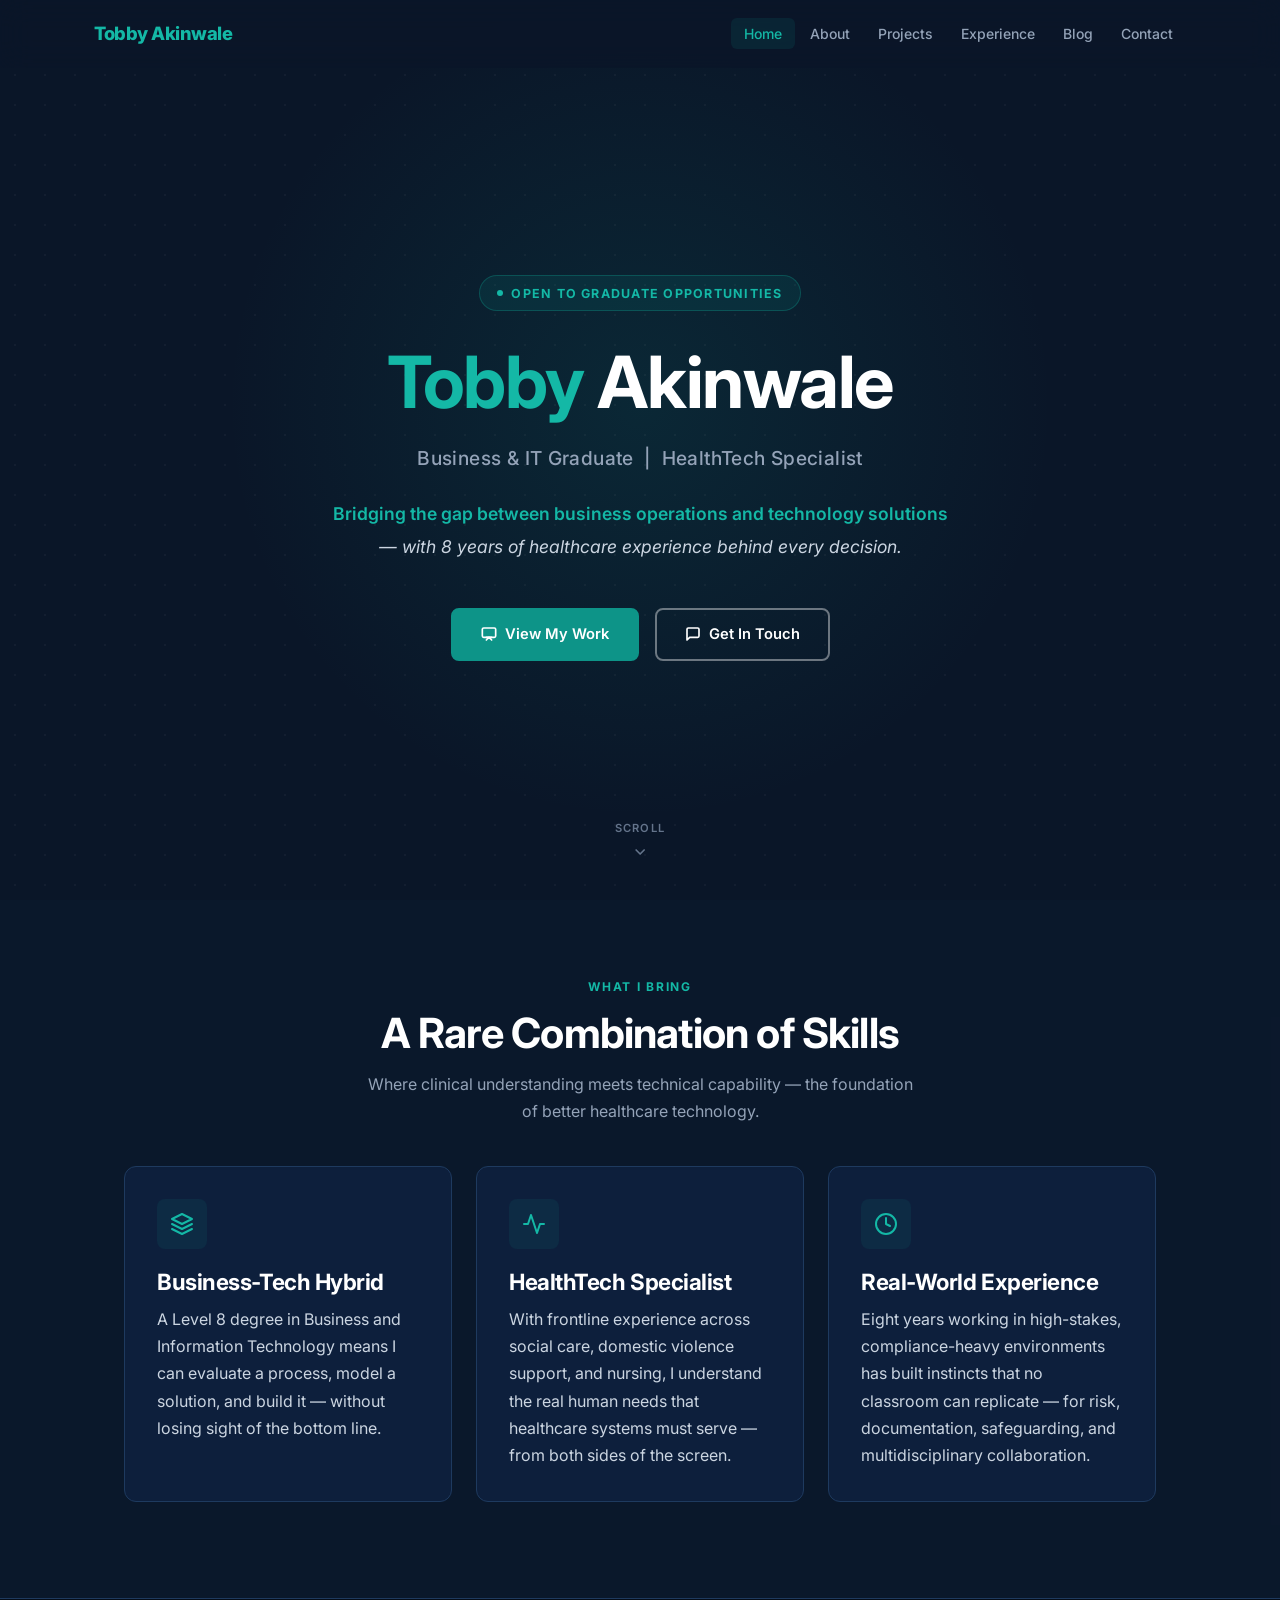
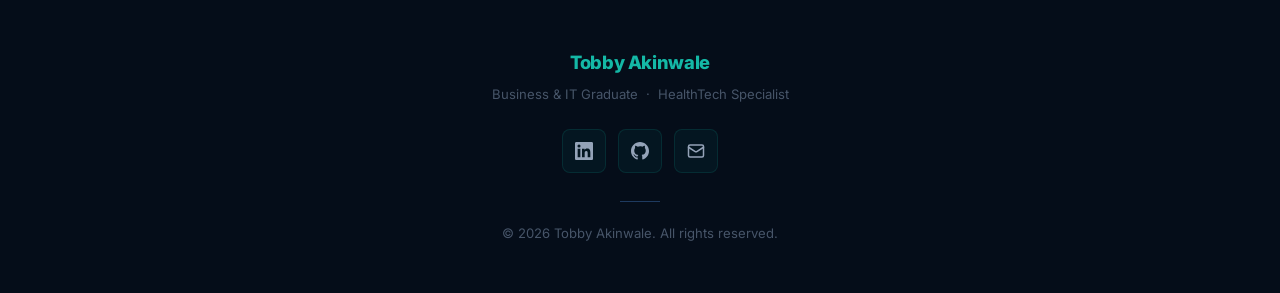
==== index.html @ 684528e3 "Initial commit — full portfolio site build" ====
<!DOCTYPE html>
<html lang="en">
<head>
  <meta charset="UTF-8" />
  <meta name="viewport" content="width=device-width, initial-scale=1.0" />
  <meta name="description" content="Tobby Akinwale — Business &amp; IT Graduate and HealthTech Specialist with 8 years of healthcare experience." />
  <title>Tobby Akinwale — Business &amp; IT Graduate | HealthTech Specialist</title>
  <link rel="preconnect" href="https://fonts.googleapis.com" />
  <link rel="preconnect" href="https://fonts.gstatic.com" crossorigin />
  <link href="https://fonts.googleapis.com/css2?family=Inter:ital,wght@0,300;0,400;0,500;0,600;0,700;0,800;1,400&display=swap" rel="stylesheet" />
  <link rel="stylesheet" href="css/style.css" />
</head>
<body>

  <!-- ─── Navbar ─── -->
  <nav class="navbar" role="navigation" aria-label="Main navigation">
    <div class="nav-container">
      <a href="index.html" class="nav-logo">Tobby Akinwale</a>
      <ul class="nav-links" role="list">
        <li><a href="index.html">Home</a></li>
        <li><a href="about.html">About</a></li>
        <li><a href="projects.html">Projects</a></li>
        <li><a href="experience.html">Experience</a></li>
        <li><a href="blog.html">Blog</a></li>
        <li><a href="contact.html">Contact</a></li>
      </ul>
      <button class="hamburger" aria-label="Toggle navigation" aria-expanded="false">
        <span></span><span></span><span></span>
      </button>
    </div>
  </nav>
  <div class="nav-mobile" role="navigation" aria-label="Mobile navigation">
    <a href="index.html">Home</a>
    <a href="about.html">About</a>
    <a href="projects.html">Projects</a>
    <a href="experience.html">Experience</a>
    <a href="blog.html">Blog</a>
    <a href="contact.html">Contact</a>
  </div>

  <main>

    <!-- ─── Hero ─── -->
    <section class="hero" aria-label="Introduction">
      <div class="hero-bg" aria-hidden="true"></div>
      <div class="hero-content">
        <div class="hero-badge">
          <span class="hero-badge-dot" aria-hidden="true"></span>
          Open to Graduate Opportunities
        </div>
        <h1>
          <span class="name-teal">Tobby</span> Akinwale
        </h1>
        <p class="hero-subtitle">Business &amp; IT Graduate &nbsp;|&nbsp; HealthTech Specialist</p>
        <p class="hero-tagline">
          <em>Bridging the gap between business operations and technology solutions</em> —
          with 8 years of healthcare experience behind every decision.
        </p>
        <div class="hero-cta">
          <a href="projects.html" class="btn btn-primary">
            <svg width="16" height="16" viewBox="0 0 24 24" fill="none" stroke="currentColor" stroke-width="2.5" stroke-linecap="round" stroke-linejoin="round" aria-hidden="true"><rect x="2" y="3" width="20" height="14" rx="2"/><path d="m8 21 4-4 4 4"/><path d="M8 17h8"/></svg>
            View My Work
          </a>
          <a href="contact.html" class="btn btn-outline">
            <svg width="16" height="16" viewBox="0 0 24 24" fill="none" stroke="currentColor" stroke-width="2.5" stroke-linecap="round" stroke-linejoin="round" aria-hidden="true"><path d="M21 15a2 2 0 0 1-2 2H7l-4 4V5a2 2 0 0 1 2-2h14a2 2 0 0 1 2 2z"/></svg>
            Get In Touch
          </a>
        </div>
      </div>
      <div class="scroll-hint" aria-hidden="true">
        <span>Scroll</span>
        <svg width="16" height="16" viewBox="0 0 24 24" fill="none" stroke="currentColor" stroke-width="2.5" stroke-linecap="round" stroke-linejoin="round"><path d="m6 9 6 6 6-6"/></svg>
      </div>
    </section>

    <!-- ─── Intro Cards ─── -->
    <section class="intro-section" aria-label="Key strengths">
      <div class="container">
        <div class="section-header fade-up">
          <span class="section-eyebrow">What I bring</span>
          <h2>A Rare Combination of Skills</h2>
          <p>Where clinical understanding meets technical capability — the foundation of better healthcare technology.</p>
        </div>
        <div class="intro-grid">

          <div class="card fade-up fade-up-delay-1">
            <div class="card-icon" aria-hidden="true">
              <svg width="24" height="24" viewBox="0 0 24 24" fill="none" stroke="currentColor" stroke-width="2" stroke-linecap="round" stroke-linejoin="round"><path d="M12 2L2 7l10 5 10-5-10-5z"/><path d="m2 17 10 5 10-5"/><path d="m2 12 10 5 10-5"/></svg>
            </div>
            <h3>Business-Tech Hybrid</h3>
            <p>A Level 8 degree in Business and Information Technology means I can evaluate a process, model a solution, and build it — without losing sight of the bottom line.</p>
          </div>

          <div class="card fade-up fade-up-delay-2">
            <div class="card-icon" aria-hidden="true">
              <svg width="24" height="24" viewBox="0 0 24 24" fill="none" stroke="currentColor" stroke-width="2" stroke-linecap="round" stroke-linejoin="round"><path d="M22 12h-4l-3 9L9 3l-3 9H2"/></svg>
            </div>
            <h3>HealthTech Specialist</h3>
            <p>With frontline experience across social care, domestic violence support, and nursing, I understand the real human needs that healthcare systems must serve — from both sides of the screen.</p>
          </div>

          <div class="card fade-up fade-up-delay-3">
            <div class="card-icon" aria-hidden="true">
              <svg width="24" height="24" viewBox="0 0 24 24" fill="none" stroke="currentColor" stroke-width="2" stroke-linecap="round" stroke-linejoin="round"><circle cx="12" cy="12" r="10"/><polyline points="12 6 12 12 16 14"/></svg>
            </div>
            <h3>Real-World Experience</h3>
            <p>Eight years working in high-stakes, compliance-heavy environments has built instincts that no classroom can replicate — for risk, documentation, safeguarding, and multidisciplinary collaboration.</p>
          </div>

        </div>
      </div>
    </section>

  </main>

  <!-- ─── Footer ─── -->
  <footer class="footer" role="contentinfo">
    <div class="footer-inner">
      <p class="footer-logo">Tobby Akinwale</p>
      <p class="footer-tagline">Business &amp; IT Graduate &nbsp;·&nbsp; HealthTech Specialist</p>
      <div class="footer-social">
        <a href="#" aria-label="LinkedIn" target="_blank" rel="noopener noreferrer">
          <svg width="18" height="18" viewBox="0 0 24 24" fill="currentColor" aria-hidden="true"><path d="M20.447 20.452h-3.554v-5.569c0-1.328-.027-3.037-1.852-3.037-1.853 0-2.136 1.445-2.136 2.939v5.667H9.351V9h3.414v1.561h.046c.477-.9 1.637-1.85 3.37-1.85 3.601 0 4.267 2.37 4.267 5.455v6.286zM5.337 7.433a2.062 2.062 0 0 1-2.063-2.065 2.064 2.064 0 1 1 2.063 2.065zm1.782 13.019H3.555V9h3.564v11.452zM22.225 0H1.771C.792 0 0 .774 0 1.729v20.542C0 23.227.792 24 1.771 24h20.451C23.2 24 24 23.227 24 22.271V1.729C24 .774 23.2 0 22.222 0h.003z"/></svg>
        </a>
        <a href="https://github.com/T0bbyy" aria-label="GitHub" target="_blank" rel="noopener noreferrer">
          <svg width="18" height="18" viewBox="0 0 24 24" fill="currentColor" aria-hidden="true"><path d="M12 0C5.374 0 0 5.373 0 12c0 5.302 3.438 9.8 8.207 11.387.599.111.793-.261.793-.577v-2.234c-3.338.726-4.033-1.416-4.033-1.416-.546-1.387-1.333-1.756-1.333-1.756-1.089-.745.083-.729.083-.729 1.205.084 1.839 1.237 1.839 1.237 1.07 1.834 2.807 1.304 3.492.997.107-.775.418-1.305.762-1.604-2.665-.305-5.467-1.334-5.467-5.931 0-1.311.469-2.381 1.236-3.221-.124-.303-.535-1.524.117-3.176 0 0 1.008-.322 3.301 1.23A11.509 11.509 0 0 1 12 5.803c1.02.005 2.047.138 3.006.404 2.291-1.552 3.297-1.23 3.297-1.23.653 1.653.242 2.874.118 3.176.77.84 1.235 1.911 1.235 3.221 0 4.609-2.807 5.624-5.479 5.921.43.372.823 1.102.823 2.222v3.293c0 .319.192.694.801.576C20.566 21.797 24 17.3 24 12c0-6.627-5.373-12-12-12z"/></svg>
        </a>
        <a href="mailto:TobbyBrown@Gmail.com" aria-label="Email">
          <svg width="18" height="18" viewBox="0 0 24 24" fill="none" stroke="currentColor" stroke-width="2" stroke-linecap="round" stroke-linejoin="round" aria-hidden="true"><rect x="2" y="4" width="20" height="16" rx="2"/><path d="m22 7-8.97 5.7a1.94 1.94 0 0 1-2.06 0L2 7"/></svg>
        </a>
      </div>
      <div class="footer-divider" aria-hidden="true"></div>
      <p class="footer-copy">&copy; 2026 Tobby Akinwale. All rights reserved.</p>
    </div>
  </footer>

  <script src="js/main.js"></script>
</body>
</html>
---- css/style.css ----
/* ============================================================
   TOBBY AKINWALE PORTFOLIO — MAIN STYLESHEET
   ============================================================ */

@import url('https://fonts.googleapis.com/css2?family=Inter:ital,wght@0,300;0,400;0,500;0,600;0,700;0,800;1,400&display=swap');

/* ─── 1. Variables & Reset ─── */
:root {
  --navy:        #0A1628;
  --navy-700:    #0D1F3C;
  --navy-600:    #0f2244;
  --navy-border: #1E3A5F;
  --teal:        #0D9488;
  --teal-400:    #14B8A6;
  --teal-600:    #0A7569;
  --white:       #FFFFFF;
  --gray-100:    #F1F5F9;
  --gray-200:    #E2E8F0;
  --gray-300:    #CBD5E1;
  --gray-400:    #94A3B8;
  --gray-500:    #64748B;
  --gray-600:    #475569;
  --indigo-300:  #a5b4fc;
  --indigo-bg:   rgba(99,102,241,0.15);
  --indigo-bdr:  rgba(99,102,241,0.3);
  --font:        'Inter', -apple-system, BlinkMacSystemFont, 'Segoe UI', sans-serif;
  --ease:        0.3s ease;
  --radius-xs:   6px;
  --radius-sm:   8px;
  --radius:      12px;
  --radius-lg:   18px;
  --shadow:      0 4px 24px rgba(0,0,0,0.35);
  --shadow-teal: 0 8px 40px rgba(13,148,136,0.2);
  --nav-h:       68px;
}

*, *::before, *::after { box-sizing: border-box; margin: 0; padding: 0; }
html { scroll-behavior: smooth; font-size: 16px; }

body {
  font-family: var(--font);
  background: var(--navy);
  color: var(--white);
  line-height: 1.7;
  overflow-x: hidden;
  -webkit-font-smoothing: antialiased;
}

a    { text-decoration: none; color: inherit; }
ul   { list-style: none; }
img  { max-width: 100%; display: block; }
button { cursor: pointer; font-family: var(--font); }

/* ─── 2. Typography ─── */
h1, h2, h3, h4 { line-height: 1.2; font-weight: 700; letter-spacing: -0.02em; }
h1 { font-size: clamp(2.4rem, 6vw, 4.5rem); }
h2 { font-size: clamp(1.75rem, 4vw, 2.6rem); }
h3 { font-size: clamp(1.1rem, 2.5vw, 1.4rem); }
h4 { font-size: 1rem; font-weight: 600; }
p  { color: var(--gray-300); }

/* ─── 3. Layout Utilities ─── */
.container {
  max-width: 1080px;
  margin: 0 auto;
  padding: 0 1.5rem;
}

.section { padding: 5rem 0; }

.section-eyebrow {
  display: inline-block;
  color: var(--teal-400);
  font-size: 0.75rem;
  font-weight: 700;
  letter-spacing: 0.14em;
  text-transform: uppercase;
  margin-bottom: 0.75rem;
}

.section-header {
  text-align: center;
  margin-bottom: 3rem;
}

.section-header h2 { margin-bottom: 0.75rem; }

.section-header p {
  max-width: 560px;
  margin: 0 auto;
  color: var(--gray-400);
  font-size: 1rem;
}

.teal { color: var(--teal-400); }

/* Divider bar */
.divider {
  display: block;
  width: 56px;
  height: 3px;
  background: var(--teal);
  border-radius: 2px;
  margin: 1rem auto 0;
}

/* ─── 4. Buttons ─── */
.btn {
  display: inline-flex;
  align-items: center;
  justify-content: center;
  gap: 0.5rem;
  padding: 0.75rem 1.75rem;
  border-radius: var(--radius-sm);
  font-size: 0.92rem;
  font-weight: 600;
  transition: all var(--ease);
  border: 2px solid transparent;
  white-space: nowrap;
}

.btn-primary {
  background: var(--teal);
  color: var(--white);
  border-color: var(--teal);
}
.btn-primary:hover {
  background: var(--teal-400);
  border-color: var(--teal-400);
  transform: translateY(-2px);
  box-shadow: var(--shadow-teal);
}

.btn-outline {
  background: transparent;
  color: var(--white);
  border-color: rgba(255,255,255,0.4);
}
.btn-outline:hover {
  background: rgba(255,255,255,0.08);
  border-color: var(--white);
  transform: translateY(-2px);
}

.btn-teal-outline {
  background: transparent;
  color: var(--teal-400);
  border-color: rgba(13,148,136,0.5);
  font-size: 0.85rem;
  padding: 0.55rem 1.25rem;
}
.btn-teal-outline:hover {
  background: var(--teal);
  color: var(--white);
  border-color: var(--teal);
  transform: translateY(-2px);
}

/* ─── 5. Navbar ─── */
.navbar {
  position: fixed;
  top: 0; left: 0; right: 0;
  z-index: 1000;
  height: var(--nav-h);
  display: flex;
  align-items: center;
  background: rgba(10,22,40,0.8);
  backdrop-filter: blur(14px);
  -webkit-backdrop-filter: blur(14px);
  border-bottom: 1px solid transparent;
  transition: background var(--ease), border-color var(--ease);
}

.navbar.scrolled {
  background: rgba(10,22,40,0.97);
  border-bottom-color: var(--navy-border);
}

.nav-container {
  max-width: 1140px;
  margin: 0 auto;
  padding: 0 1.5rem;
  width: 100%;
  display: flex;
  align-items: center;
  justify-content: space-between;
}

.nav-logo {
  font-size: 1.15rem;
  font-weight: 800;
  color: var(--teal-400);
  letter-spacing: -0.025em;
  transition: color var(--ease);
  flex-shrink: 0;
}
.nav-logo:hover { color: var(--white); }

.nav-links {
  display: flex;
  align-items: center;
  gap: 0.15rem;
}

.nav-links a {
  padding: 0.45rem 0.8rem;
  border-radius: var(--radius-xs);
  font-size: 0.875rem;
  font-weight: 500;
  color: var(--gray-400);
  transition: color var(--ease), background var(--ease);
}
.nav-links a:hover {
  color: var(--white);
  background: rgba(255,255,255,0.06);
}
.nav-links a.active {
  color: var(--teal-400);
  background: rgba(13,148,136,0.12);
}

/* Hamburger button */
.hamburger {
  display: none;
  flex-direction: column;
  justify-content: center;
  gap: 5px;
  width: 38px;
  height: 38px;
  background: transparent;
  border: 1px solid rgba(255,255,255,0.1);
  padding: 6px;
  border-radius: var(--radius-xs);
  transition: background var(--ease), border-color var(--ease);
}
.hamburger:hover {
  background: rgba(255,255,255,0.06);
  border-color: rgba(255,255,255,0.2);
}
.hamburger span {
  display: block;
  width: 100%;
  height: 2px;
  background: var(--white);
  border-radius: 2px;
  transition: all var(--ease);
  transform-origin: center;
}
.hamburger.open span:nth-child(1) { transform: translateY(7px) rotate(45deg); }
.hamburger.open span:nth-child(2) { opacity: 0; transform: scaleX(0); }
.hamburger.open span:nth-child(3) { transform: translateY(-7px) rotate(-45deg); }

/* Mobile nav drawer */
.nav-mobile {
  display: none;
  flex-direction: column;
  gap: 0.25rem;
  position: fixed;
  top: var(--nav-h);
  left: 0;
  right: 0;
  background: rgba(8,18,33,0.98);
  backdrop-filter: blur(20px);
  -webkit-backdrop-filter: blur(20px);
  border-bottom: 1px solid var(--navy-border);
  padding: 1rem 1.25rem 1.5rem;
  z-index: 999;
}
.nav-mobile.open {
  display: flex;
  animation: mobileSlide 0.25s ease;
}
@keyframes mobileSlide {
  from { opacity: 0; transform: translateY(-8px); }
  to   { opacity: 1; transform: translateY(0); }
}
.nav-mobile a {
  padding: 0.75rem 1rem;
  border-radius: var(--radius-sm);
  font-size: 1rem;
  font-weight: 500;
  color: var(--gray-300);
  border-left: 3px solid transparent;
  transition: all var(--ease);
}
.nav-mobile a:hover,
.nav-mobile a.active {
  color: var(--teal-400);
  background: rgba(13,148,136,0.08);
  border-left-color: var(--teal);
}

/* ─── 6. Home Hero ─── */
.hero {
  min-height: 100vh;
  display: flex;
  align-items: center;
  justify-content: center;
  position: relative;
  padding: calc(var(--nav-h) + 3rem) 1.5rem 5rem;
  text-align: center;
  overflow: hidden;
}

.hero-bg {
  position: absolute;
  inset: 0;
  pointer-events: none;
  overflow: hidden;
}
.hero-bg::before {
  content: '';
  position: absolute;
  width: 900px;
  height: 900px;
  background: radial-gradient(circle, rgba(13,148,136,0.14) 0%, transparent 65%);
  top: 50%;
  left: 50%;
  transform: translate(-50%, -55%);
  animation: heroGlow 6s ease-in-out infinite alternate;
}
.hero-bg::after {
  content: '';
  position: absolute;
  inset: 0;
  background-image: radial-gradient(rgba(255,255,255,0.035) 1px, transparent 1px);
  background-size: 30px 30px;
}
@keyframes heroGlow {
  from { opacity: 0.7; transform: translate(-50%, -55%) scale(1); }
  to   { opacity: 1;   transform: translate(-50%, -52%) scale(1.05); }
}

.hero-content {
  position: relative;
  z-index: 1;
  max-width: 780px;
  animation: heroFadeIn 0.8s ease both;
}
@keyframes heroFadeIn {
  from { opacity: 0; transform: translateY(20px); }
  to   { opacity: 1; transform: translateY(0); }
}

.hero-badge {
  display: inline-flex;
  align-items: center;
  gap: 0.5rem;
  background: rgba(13,148,136,0.12);
  border: 1px solid rgba(13,148,136,0.35);
  color: var(--teal-400);
  padding: 0.4rem 1.1rem;
  border-radius: 100px;
  font-size: 0.78rem;
  font-weight: 700;
  letter-spacing: 0.1em;
  text-transform: uppercase;
  margin-bottom: 1.75rem;
  animation: heroFadeIn 0.6s ease 0.1s both;
}
.hero-badge-dot {
  width: 6px;
  height: 6px;
  border-radius: 50%;
  background: var(--teal-400);
  animation: blink 2s ease-in-out infinite;
}
@keyframes blink {
  0%, 100% { opacity: 1; }
  50%       { opacity: 0.3; }
}

.hero h1 {
  margin-bottom: 1rem;
  animation: heroFadeIn 0.6s ease 0.2s both;
}
.hero h1 .name-teal { color: var(--teal-400); }

.hero-subtitle {
  font-size: clamp(0.95rem, 2.2vw, 1.2rem);
  color: var(--gray-400);
  font-weight: 500;
  letter-spacing: 0.02em;
  margin-bottom: 1.5rem;
  animation: heroFadeIn 0.6s ease 0.3s both;
}

.hero-tagline {
  font-size: clamp(1rem, 1.8vw, 1.1rem);
  color: var(--gray-300);
  max-width: 620px;
  margin: 0 auto 2.75rem;
  line-height: 1.85;
  font-style: italic;
  animation: heroFadeIn 0.6s ease 0.4s both;
}
.hero-tagline em { color: var(--teal-400); font-style: normal; font-weight: 600; }

.hero-cta {
  display: flex;
  justify-content: center;
  gap: 1rem;
  flex-wrap: wrap;
  animation: heroFadeIn 0.6s ease 0.5s both;
}

.scroll-hint {
  position: absolute;
  bottom: 2.5rem;
  left: 50%;
  transform: translateX(-50%);
  display: flex;
  flex-direction: column;
  align-items: center;
  gap: 0.4rem;
  color: var(--gray-500);
  font-size: 0.7rem;
  font-weight: 600;
  letter-spacing: 0.1em;
  text-transform: uppercase;
  animation: scrollBounce 2.5s ease-in-out infinite;
}
@keyframes scrollBounce {
  0%, 100% { transform: translateX(-50%) translateY(0); }
  50%       { transform: translateX(-50%) translateY(7px); }
}

/* ─── 7. Page Hero Banner ─── */
.page-hero {
  min-height: 30vh;
  display: flex;
  align-items: flex-end;
  justify-content: center;
  padding: calc(var(--nav-h) + 2.5rem) 1.5rem 3rem;
  position: relative;
  overflow: hidden;
}
.page-hero::before {
  content: '';
  position: absolute;
  inset: 0;
  background:
    radial-gradient(ellipse 70% 100% at 50% 110%, rgba(13,148,136,0.12) 0%, transparent 65%),
    radial-gradient(ellipse 40% 60% at 20% 0%, rgba(13,148,136,0.05) 0%, transparent 60%);
  pointer-events: none;
}
.page-hero::after {
  content: '';
  position: absolute;
  inset: 0;
  background-image: radial-gradient(rgba(255,255,255,0.03) 1px, transparent 1px);
  background-size: 28px 28px;
  pointer-events: none;
}
.page-hero-content {
  position: relative;
  z-index: 1;
  text-align: center;
}
.page-hero-content .eyebrow {
  color: var(--teal-400);
  font-size: 0.75rem;
  font-weight: 700;
  letter-spacing: 0.14em;
  text-transform: uppercase;
  margin-bottom: 0.6rem;
  display: block;
}
.page-hero-content h1 {
  font-size: clamp(2rem, 5vw, 3.25rem);
  margin-bottom: 0.75rem;
}
.page-divider {
  display: block;
  width: 56px;
  height: 3px;
  background: var(--teal);
  border-radius: 2px;
  margin: 0 auto;
}

/* ─── 8. Cards (generic) ─── */
.card {
  background: var(--navy-700);
  border: 1px solid var(--navy-border);
  border-radius: var(--radius);
  padding: 2rem;
  transition: transform var(--ease), box-shadow var(--ease), border-color var(--ease);
}
.card:hover {
  transform: translateY(-5px);
  box-shadow: var(--shadow-teal);
  border-color: rgba(13,148,136,0.4);
}
.card-icon {
  width: 50px;
  height: 50px;
  background: rgba(13,148,136,0.1);
  border-radius: var(--radius-sm);
  display: flex;
  align-items: center;
  justify-content: center;
  margin-bottom: 1.25rem;
  color: var(--teal-400);
}
.card h3 { margin-bottom: 0.65rem; }

/* ─── 9. Home — Intro Cards ─── */
.intro-section {
  padding: 4.5rem 0 6rem;
  background: rgba(11,25,46,0.6);
}
.intro-section .section-header { margin-bottom: 2.5rem; }
.intro-grid {
  display: grid;
  grid-template-columns: repeat(3, 1fr);
  gap: 1.5rem;
}

/* ─── 10. About — Bio ─── */
.bio-section { padding: 5rem 0; }
.bio-inner {
  max-width: 820px;
  margin: 0 auto;
}
.bio-inner h2 { margin-bottom: 1.5rem; }
.bio-inner p {
  font-size: 1.05rem;
  color: var(--gray-300);
  line-height: 1.9;
  margin-bottom: 1.25rem;
}
.bio-inner p:last-child { margin-bottom: 0; }
.bio-pullquote {
  margin: 2rem 0;
  padding: 1.5rem 2rem;
  background: rgba(13,148,136,0.07);
  border-left: 4px solid var(--teal);
  border-radius: 0 var(--radius) var(--radius) 0;
  font-size: 1.1rem;
  font-style: italic;
  color: var(--gray-100);
  line-height: 1.8;
}
.bio-pullquote strong { color: var(--teal-400); font-style: normal; }

/* ─── 11. About — Differentiators ─── */
.diff-section {
  padding: 5rem 0;
  background: rgba(11,25,46,0.5);
}
.diff-grid {
  display: grid;
  grid-template-columns: repeat(5, 1fr);
  gap: 1.25rem;
}
.diff-card {
  background: var(--navy-700);
  border: 1px solid var(--navy-border);
  border-radius: var(--radius);
  padding: 1.75rem 1.25rem;
  text-align: center;
  transition: all var(--ease);
}
.diff-card:hover {
  border-color: var(--teal);
  transform: translateY(-4px);
  box-shadow: var(--shadow-teal);
}
.diff-icon {
  width: 48px;
  height: 48px;
  background: rgba(13,148,136,0.1);
  border-radius: 50%;
  display: flex;
  align-items: center;
  justify-content: center;
  margin: 0 auto 1rem;
  color: var(--teal-400);
}
.diff-card h3 {
  font-size: 0.9rem;
  line-height: 1.4;
  color: var(--white);
}

/* ─── 12. About — Skills ─── */
.skills-section { padding: 5rem 0; }
.skills-grid {
  display: grid;
  grid-template-columns: 1fr 1fr;
  gap: 3rem;
}
.skills-col-title {
  display: flex;
  align-items: center;
  gap: 0.75rem;
  font-size: 1rem;
  font-weight: 700;
  color: var(--teal-400);
  margin-bottom: 1.5rem;
  padding-bottom: 0.75rem;
  border-bottom: 1px solid var(--navy-border);
}
.skill-tags {
  display: flex;
  flex-wrap: wrap;
  gap: 0.6rem;
}
.skill-tag {
  background: rgba(13,148,136,0.08);
  border: 1px solid rgba(13,148,136,0.22);
  color: var(--gray-200);
  padding: 0.4rem 0.9rem;
  border-radius: 100px;
  font-size: 0.83rem;
  font-weight: 500;
  transition: all var(--ease);
}
.skill-tag:hover {
  background: rgba(13,148,136,0.2);
  border-color: var(--teal-400);
  color: var(--white);
  transform: translateY(-1px);
}
.competency-list {
  display: flex;
  flex-direction: column;
  gap: 0.55rem;
}
.competency-item {
  display: flex;
  align-items: flex-start;
  gap: 0.75rem;
  padding: 0.7rem 1rem;
  background: rgba(13,148,136,0.04);
  border: 1px solid rgba(13,148,136,0.1);
  border-radius: var(--radius-sm);
  font-size: 0.88rem;
  color: var(--gray-300);
  transition: all var(--ease);
}
.competency-item:hover {
  background: rgba(13,148,136,0.1);
  border-color: rgba(13,148,136,0.25);
  color: var(--white);
}
.competency-item svg { flex-shrink: 0; color: var(--teal-400); margin-top: 1px; }

/* ─── 13. Projects ─── */
.projects-section { padding: 5rem 0; }
.projects-grid {
  display: grid;
  grid-template-columns: repeat(2, 1fr);
  gap: 2rem;
}
.project-card {
  background: var(--navy-700);
  border: 1px solid var(--navy-border);
  border-radius: var(--radius-lg);
  overflow: hidden;
  display: flex;
  flex-direction: column;
  transition: all var(--ease);
}
.project-card:hover {
  transform: translateY(-6px);
  box-shadow: var(--shadow-teal);
  border-color: rgba(13,148,136,0.4);
}
.project-card-top {
  padding: 1.75rem 1.75rem 0;
  display: flex;
  align-items: flex-start;
  justify-content: space-between;
}
.project-icon {
  width: 46px;
  height: 46px;
  background: rgba(13,148,136,0.1);
  border-radius: var(--radius-sm);
  display: flex;
  align-items: center;
  justify-content: center;
  color: var(--teal-400);
}
.project-badge {
  display: inline-flex;
  align-items: center;
  padding: 0.3rem 0.8rem;
  border-radius: 100px;
  font-size: 0.72rem;
  font-weight: 700;
  letter-spacing: 0.06em;
  text-transform: uppercase;
}
.badge-healthtech {
  background: rgba(13,148,136,0.15);
  border: 1px solid rgba(13,148,136,0.3);
  color: var(--teal-400);
}
.badge-business {
  background: var(--indigo-bg);
  border: 1px solid var(--indigo-bdr);
  color: var(--indigo-300);
}
.project-body {
  padding: 1.25rem 1.75rem;
  flex: 1;
}
.project-body h3 { font-size: 1.2rem; margin-bottom: 0.4rem; }
.project-stack {
  font-size: 0.78rem;
  font-weight: 600;
  color: var(--teal-400);
  letter-spacing: 0.04em;
  margin-bottom: 0.9rem;
  font-family: 'Courier New', monospace;
}
.project-body p { font-size: 0.93rem; line-height: 1.75; }
.project-footer {
  padding: 1.25rem 1.75rem 1.75rem;
  display: flex;
  gap: 0.75rem;
}
.projects-note {
  text-align: center;
  margin-top: 3rem;
  color: var(--gray-500);
  font-style: italic;
  font-size: 0.95rem;
}

/* ─── 14. Experience — Timeline ─── */
.timeline-section { padding: 5rem 0; }

.timeline {
  position: relative;
  padding: 0.5rem 0;
}
.timeline::before {
  content: '';
  position: absolute;
  left: 50%;
  top: 0;
  bottom: 0;
  width: 2px;
  background: linear-gradient(to bottom, transparent 0%, var(--teal) 5%, var(--teal) 95%, transparent 100%);
  transform: translateX(-50%);
}

.timeline-item {
  display: flex;
  justify-content: flex-end;
  padding-right: calc(50% + 2.75rem);
  margin-bottom: 2.75rem;
  position: relative;
}
.timeline-item:last-child { margin-bottom: 0; }

.timeline-item:nth-child(even) {
  justify-content: flex-start;
  padding-right: 0;
  padding-left: calc(50% + 2.75rem);
}

.timeline-dot {
  position: absolute;
  left: 50%;
  top: 1.4rem;
  width: 14px;
  height: 14px;
  background: var(--teal);
  border: 3px solid var(--navy);
  border-radius: 50%;
  transform: translateX(-50%);
  box-shadow: 0 0 0 4px rgba(13,148,136,0.18);
  transition: box-shadow var(--ease);
  z-index: 2;
}
.timeline-item:hover .timeline-dot {
  box-shadow: 0 0 0 8px rgba(13,148,136,0.12);
}

.timeline-card {
  background: var(--navy-700);
  border: 1px solid var(--navy-border);
  border-radius: var(--radius);
  padding: 1.5rem;
  max-width: 420px;
  width: 100%;
  transition: all var(--ease);
}
.timeline-item:hover .timeline-card {
  border-color: rgba(13,148,136,0.35);
  box-shadow: var(--shadow-teal);
}
.timeline-date {
  font-size: 0.75rem;
  font-weight: 700;
  color: var(--teal-400);
  letter-spacing: 0.07em;
  text-transform: uppercase;
  margin-bottom: 0.3rem;
}
.timeline-org {
  font-size: 0.85rem;
  font-weight: 600;
  color: var(--gray-400);
  margin-bottom: 0.4rem;
}
.timeline-card h3 {
  font-size: 1.05rem;
  margin-bottom: 0.85rem;
  color: var(--white);
}
.timeline-duties {
  display: flex;
  flex-wrap: wrap;
  gap: 0.4rem;
}
.duty-tag {
  background: rgba(13,148,136,0.07);
  border: 1px solid rgba(13,148,136,0.15);
  color: var(--gray-300);
  padding: 0.22rem 0.6rem;
  border-radius: 100px;
  font-size: 0.76rem;
}

/* ─── 15. Education ─── */
.education-section {
  padding: 5rem 0;
  background: rgba(11,25,46,0.5);
}
.education-grid {
  display: grid;
  grid-template-columns: repeat(3, 1fr);
  gap: 1.5rem;
}
.edu-card {
  background: var(--navy-700);
  border: 1px solid var(--navy-border);
  border-top: 3px solid var(--teal);
  border-radius: var(--radius);
  padding: 1.75rem;
  transition: all var(--ease);
}
.edu-card:hover {
  transform: translateY(-4px);
  box-shadow: var(--shadow-teal);
}
.edu-icon {
  width: 42px;
  height: 42px;
  background: rgba(13,148,136,0.1);
  border-radius: var(--radius-sm);
  display: flex;
  align-items: center;
  justify-content: center;
  color: var(--teal-400);
  margin-bottom: 1rem;
}
.edu-degree {
  font-size: 0.97rem;
  font-weight: 700;
  color: var(--white);
  line-height: 1.4;
  margin-bottom: 0.5rem;
}
.edu-school {
  font-size: 0.85rem;
  font-weight: 600;
  color: var(--teal-400);
  margin-bottom: 0.35rem;
}
.edu-date {
  font-size: 0.82rem;
  color: var(--gray-400);
}

/* ─── 16. Blog ─── */
.blog-section { padding: 5rem 0; }
.blog-empty {
  max-width: 560px;
  margin: 0 auto;
  text-align: center;
  padding: 4rem 1.5rem;
}
.blog-empty-icon {
  width: 80px;
  height: 80px;
  background: rgba(13,148,136,0.08);
  border: 1px solid rgba(13,148,136,0.2);
  border-radius: 50%;
  display: flex;
  align-items: center;
  justify-content: center;
  margin: 0 auto 1.75rem;
  color: var(--teal-400);
}
.blog-empty h2 { font-size: 1.5rem; margin-bottom: 1rem; }
.blog-empty p {
  font-size: 1rem;
  color: var(--gray-400);
  line-height: 1.85;
  margin-bottom: 2rem;
}
.blog-topics {
  display: flex;
  justify-content: center;
  flex-wrap: wrap;
  gap: 0.6rem;
}
.topic-tag {
  background: rgba(13,148,136,0.08);
  border: 1px solid rgba(13,148,136,0.22);
  color: var(--teal-400);
  padding: 0.35rem 0.9rem;
  border-radius: 100px;
  font-size: 0.82rem;
  font-weight: 500;
}

/* ─── 17. Contact ─── */
.contact-section { padding: 5rem 0; }
.contact-layout {
  display: grid;
  grid-template-columns: 5fr 7fr;
  gap: 4rem;
  align-items: start;
}
.contact-info-head h2 {
  font-size: clamp(1.6rem, 3vw, 2.2rem);
  margin-bottom: 0.85rem;
}
.contact-info-head p {
  font-size: 0.97rem;
  line-height: 1.8;
  color: var(--gray-400);
  margin-bottom: 2.5rem;
}
.contact-items {
  display: flex;
  flex-direction: column;
  gap: 1rem;
}
.contact-item {
  display: flex;
  align-items: center;
  gap: 1rem;
  padding: 1rem 1.25rem;
  background: var(--navy-700);
  border: 1px solid var(--navy-border);
  border-radius: var(--radius-sm);
  transition: all var(--ease);
}
.contact-item:hover {
  border-color: rgba(13,148,136,0.4);
  background: rgba(13,148,136,0.05);
  transform: translateX(4px);
}
.contact-item-icon {
  width: 42px;
  height: 42px;
  background: rgba(13,148,136,0.1);
  border-radius: var(--radius-xs);
  display: flex;
  align-items: center;
  justify-content: center;
  color: var(--teal-400);
  flex-shrink: 0;
}
.contact-item-label {
  font-size: 0.7rem;
  font-weight: 700;
  color: var(--gray-500);
  text-transform: uppercase;
  letter-spacing: 0.08em;
  margin-bottom: 0.15rem;
}
.contact-item-value {
  font-size: 0.92rem;
  font-weight: 500;
  color: var(--white);
}

/* Contact form */
.contact-form-wrap {
  background: var(--navy-700);
  border: 1px solid var(--navy-border);
  border-radius: var(--radius-lg);
  padding: 2.5rem;
}
.contact-form-wrap h3 {
  font-size: 1.25rem;
  margin-bottom: 1.75rem;
}
.form-group { margin-bottom: 1.25rem; }
.form-group label {
  display: block;
  font-size: 0.82rem;
  font-weight: 600;
  color: var(--gray-300);
  margin-bottom: 0.5rem;
  letter-spacing: 0.04em;
}
.form-group input,
.form-group textarea {
  width: 100%;
  background: rgba(10,22,40,0.6);
  border: 1px solid var(--navy-border);
  border-radius: var(--radius-sm);
  padding: 0.75rem 1rem;
  color: var(--white);
  font-family: var(--font);
  font-size: 0.93rem;
  transition: border-color var(--ease), box-shadow var(--ease);
  outline: none;
  appearance: none;
}
.form-group input:focus,
.form-group textarea:focus {
  border-color: var(--teal);
  box-shadow: 0 0 0 3px rgba(13,148,136,0.14);
}
.form-group input::placeholder,
.form-group textarea::placeholder { color: var(--gray-600); }
.form-group textarea { resize: vertical; min-height: 130px; line-height: 1.6; }
.form-submit { width: 100%; padding: 0.85rem; font-size: 1rem; }
.form-success {
  display: none;
  text-align: center;
  padding: 3rem 1.5rem;
}
.form-success-icon {
  width: 60px;
  height: 60px;
  background: rgba(13,148,136,0.12);
  border: 2px solid var(--teal);
  border-radius: 50%;
  display: flex;
  align-items: center;
  justify-content: center;
  color: var(--teal-400);
  margin: 0 auto 1.25rem;
}
.form-success h3 { margin-bottom: 0.5rem; }
.form-success p { color: var(--gray-400); font-size: 0.92rem; }

/* ─── 18. Footer ─── */
.footer {
  background: rgba(5,13,25,0.95);
  border-top: 1px solid var(--navy-border);
  padding: 3rem 1.5rem;
  text-align: center;
}
.footer-inner {
  max-width: 500px;
  margin: 0 auto;
}
.footer-logo {
  font-size: 1.15rem;
  font-weight: 800;
  color: var(--teal-400);
  letter-spacing: -0.02em;
  margin-bottom: 0.3rem;
}
.footer-tagline {
  font-size: 0.82rem;
  color: var(--gray-600);
  margin-bottom: 1.5rem;
}
.footer-social {
  display: flex;
  justify-content: center;
  gap: 0.75rem;
  margin-bottom: 1.75rem;
}
.footer-social a {
  width: 44px;
  height: 44px;
  background: rgba(13,148,136,0.07);
  border: 1px solid rgba(13,148,136,0.18);
  border-radius: var(--radius-sm);
  display: flex;
  align-items: center;
  justify-content: center;
  color: var(--gray-400);
  transition: all var(--ease);
}
.footer-social a:hover {
  background: var(--teal);
  border-color: var(--teal);
  color: var(--white);
  transform: translateY(-3px);
  box-shadow: 0 6px 20px rgba(13,148,136,0.3);
}
.footer-divider {
  width: 40px;
  height: 1px;
  background: var(--navy-border);
  margin: 0 auto 1.25rem;
}
.footer-copy {
  font-size: 0.82rem;
  color: var(--gray-600);
}

/* ─── 19. Fade-in Animations ─── */
.fade-up {
  opacity: 0;
  transform: translateY(28px);
  transition: opacity 0.65s ease, transform 0.65s ease;
}
.fade-up.visible {
  opacity: 1;
  transform: translateY(0);
}
.fade-up-delay-1 { transition-delay: 0.1s; }
.fade-up-delay-2 { transition-delay: 0.2s; }
.fade-up-delay-3 { transition-delay: 0.3s; }
.fade-up-delay-4 { transition-delay: 0.4s; }
.fade-up-delay-5 { transition-delay: 0.5s; }

/* ─── 20. Responsive ─── */
@media (max-width: 1024px) {
  .diff-grid { grid-template-columns: repeat(3, 1fr); }
  .education-grid { grid-template-columns: repeat(2, 1fr); }
}

@media (max-width: 768px) {
  :root { --nav-h: 62px; }

  .nav-links { display: none; }
  .hamburger { display: flex; }

  .intro-grid { grid-template-columns: 1fr; }
  .diff-grid { grid-template-columns: repeat(2, 1fr); }
  .skills-grid { grid-template-columns: 1fr; gap: 2rem; }
  .projects-grid { grid-template-columns: 1fr; }
  .education-grid { grid-template-columns: 1fr; }
  .contact-layout { grid-template-columns: 1fr; gap: 2.5rem; }

  /* Timeline: collapse to left-aligned single column */
  .timeline::before {
    left: 18px;
    transform: none;
  }
  .timeline-item,
  .timeline-item:nth-child(even) {
    justify-content: flex-start;
    padding-right: 0;
    padding-left: 52px;
  }
  .timeline-dot {
    left: 18px;
    transform: translateX(-50%);
  }
  .timeline-card { max-width: 100%; }
}

@media (max-width: 540px) {
  .diff-grid { grid-template-columns: 1fr; }
  .hero-cta { flex-direction: column; align-items: stretch; }
  .hero-cta .btn { justify-content: center; }
  .contact-form-wrap { padding: 1.75rem 1.25rem; }
}
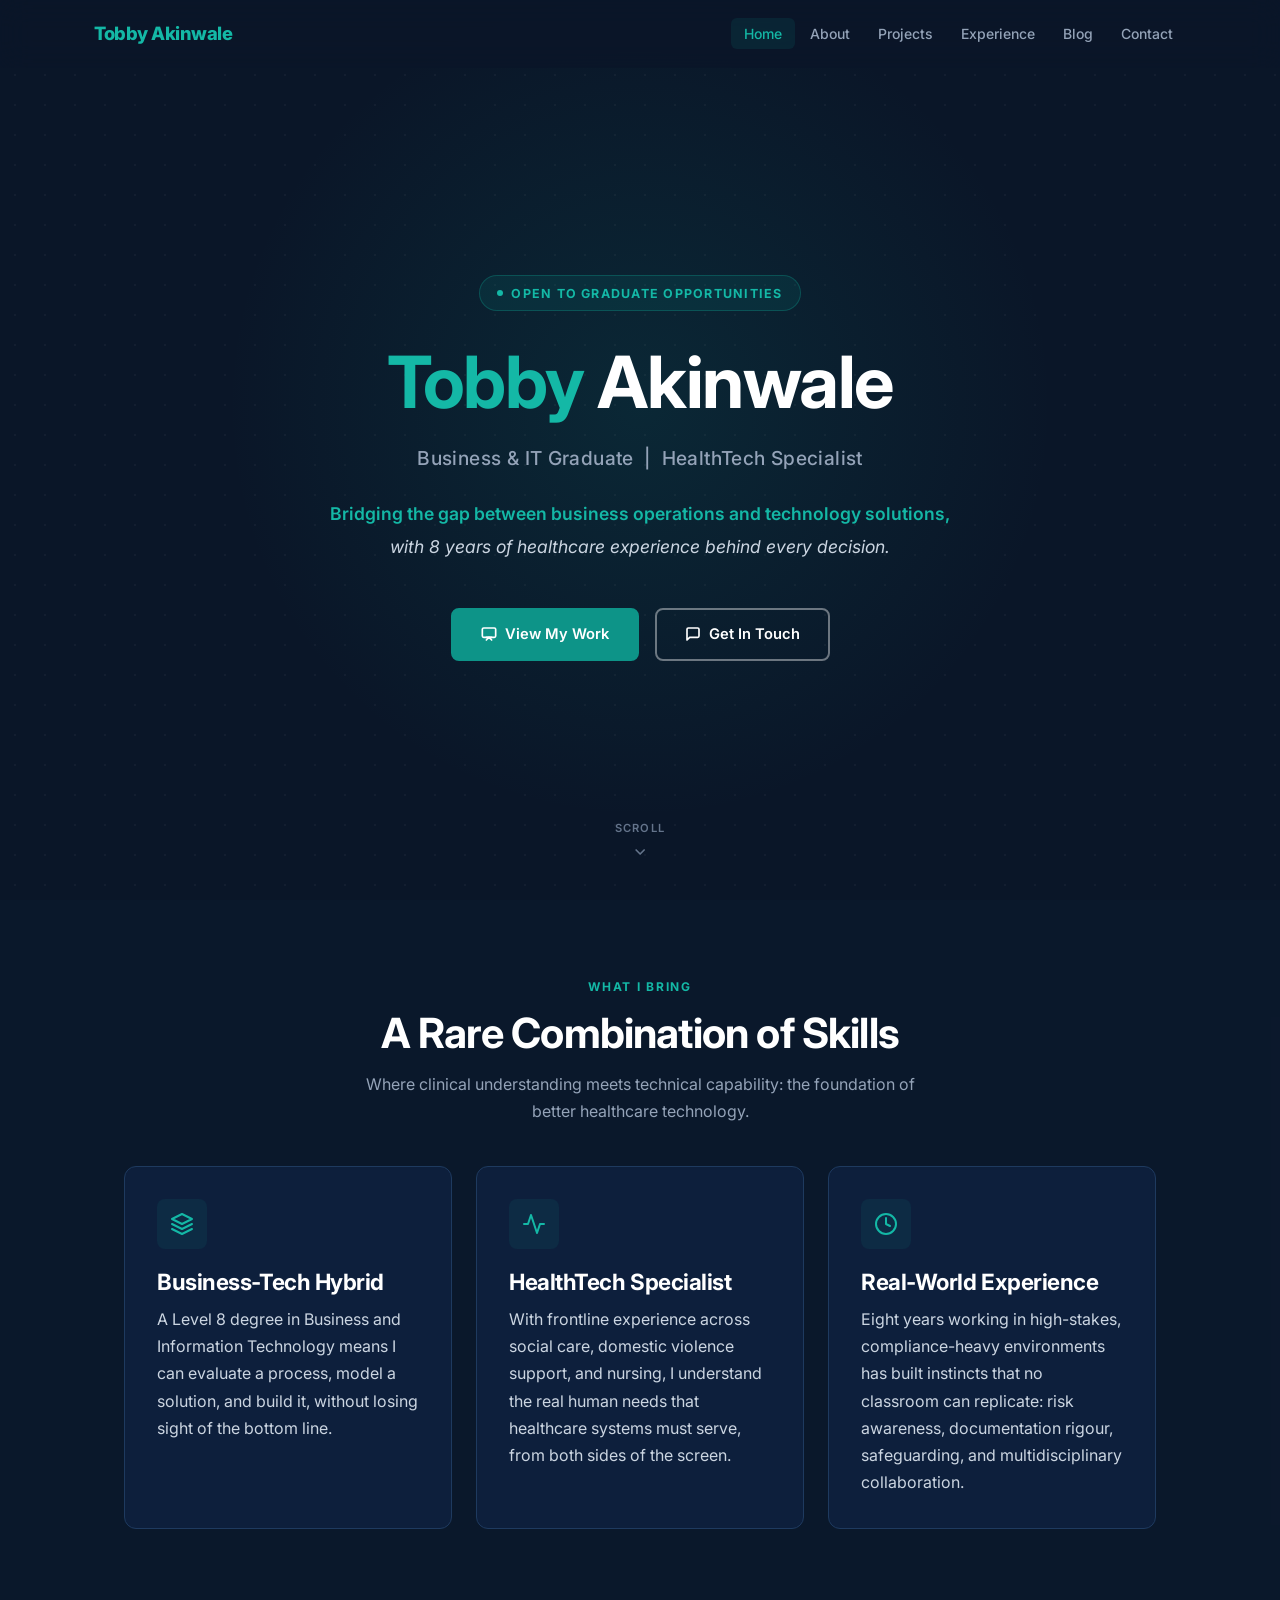
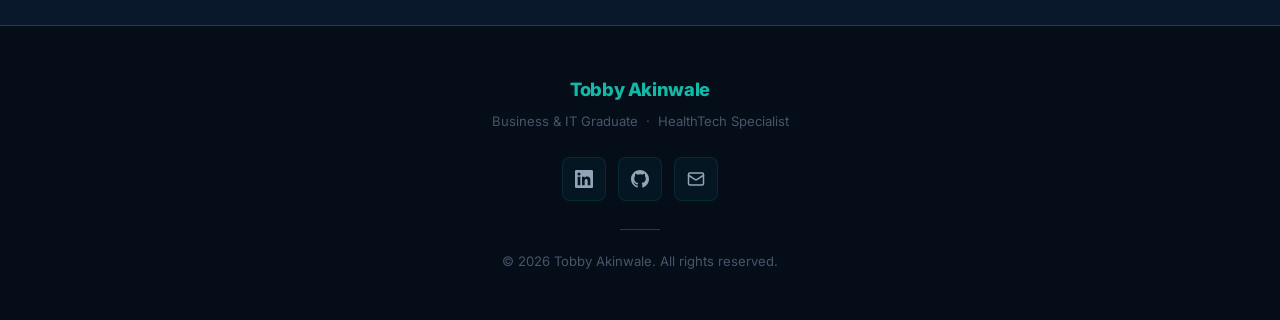
==== commit e454c4fa: "Modification of site contents" ====
--- a/index.html
+++ b/index.html
@@ -3,8 +3,8 @@
 <head>
   <meta charset="UTF-8" />
   <meta name="viewport" content="width=device-width, initial-scale=1.0" />
-  <meta name="description" content="Tobby Akinwale — Business &amp; IT Graduate and HealthTech Specialist with 8 years of healthcare experience." />
-  <title>Tobby Akinwale — Business &amp; IT Graduate | HealthTech Specialist</title>
+  <meta name="description" content="Tobby Akinwale: Business &amp; IT Graduate and HealthTech Specialist with 8 years of healthcare experience." />
+  <title>Tobby Akinwale | Business &amp; IT Graduate and HealthTech Specialist</title>
   <link rel="preconnect" href="https://fonts.googleapis.com" />
   <link rel="preconnect" href="https://fonts.gstatic.com" crossorigin />
   <link href="https://fonts.googleapis.com/css2?family=Inter:ital,wght@0,300;0,400;0,500;0,600;0,700;0,800;1,400&display=swap" rel="stylesheet" />
@@ -53,7 +53,7 @@
         </h1>
         <p class="hero-subtitle">Business &amp; IT Graduate &nbsp;|&nbsp; HealthTech Specialist</p>
         <p class="hero-tagline">
-          <em>Bridging the gap between business operations and technology solutions</em> —
+          <em>Bridging the gap between business operations and technology solutions,</em>
           with 8 years of healthcare experience behind every decision.
         </p>
         <div class="hero-cta">
@@ -79,7 +79,7 @@
         <div class="section-header fade-up">
           <span class="section-eyebrow">What I bring</span>
           <h2>A Rare Combination of Skills</h2>
-          <p>Where clinical understanding meets technical capability — the foundation of better healthcare technology.</p>
+          <p>Where clinical understanding meets technical capability: the foundation of better healthcare technology.</p>
         </div>
         <div class="intro-grid">
 
@@ -88,7 +88,7 @@
               <svg width="24" height="24" viewBox="0 0 24 24" fill="none" stroke="currentColor" stroke-width="2" stroke-linecap="round" stroke-linejoin="round"><path d="M12 2L2 7l10 5 10-5-10-5z"/><path d="m2 17 10 5 10-5"/><path d="m2 12 10 5 10-5"/></svg>
             </div>
             <h3>Business-Tech Hybrid</h3>
-            <p>A Level 8 degree in Business and Information Technology means I can evaluate a process, model a solution, and build it — without losing sight of the bottom line.</p>
+            <p>A Level 8 degree in Business and Information Technology means I can evaluate a process, model a solution, and build it, without losing sight of the bottom line.</p>
           </div>
 
           <div class="card fade-up fade-up-delay-2">
@@ -96,7 +96,7 @@
               <svg width="24" height="24" viewBox="0 0 24 24" fill="none" stroke="currentColor" stroke-width="2" stroke-linecap="round" stroke-linejoin="round"><path d="M22 12h-4l-3 9L9 3l-3 9H2"/></svg>
             </div>
             <h3>HealthTech Specialist</h3>
-            <p>With frontline experience across social care, domestic violence support, and nursing, I understand the real human needs that healthcare systems must serve — from both sides of the screen.</p>
+            <p>With frontline experience across social care, domestic violence support, and nursing, I understand the real human needs that healthcare systems must serve, from both sides of the screen.</p>
           </div>
 
           <div class="card fade-up fade-up-delay-3">
@@ -104,7 +104,7 @@
               <svg width="24" height="24" viewBox="0 0 24 24" fill="none" stroke="currentColor" stroke-width="2" stroke-linecap="round" stroke-linejoin="round"><circle cx="12" cy="12" r="10"/><polyline points="12 6 12 12 16 14"/></svg>
             </div>
             <h3>Real-World Experience</h3>
-            <p>Eight years working in high-stakes, compliance-heavy environments has built instincts that no classroom can replicate — for risk, documentation, safeguarding, and multidisciplinary collaboration.</p>
+            <p>Eight years working in high-stakes, compliance-heavy environments has built instincts that no classroom can replicate: risk awareness, documentation rigour, safeguarding, and multidisciplinary collaboration.</p>
           </div>
 
         </div>
@@ -125,7 +125,7 @@
         <a href="https://github.com/T0bbyy" aria-label="GitHub" target="_blank" rel="noopener noreferrer">
           <svg width="18" height="18" viewBox="0 0 24 24" fill="currentColor" aria-hidden="true"><path d="M12 0C5.374 0 0 5.373 0 12c0 5.302 3.438 9.8 8.207 11.387.599.111.793-.261.793-.577v-2.234c-3.338.726-4.033-1.416-4.033-1.416-.546-1.387-1.333-1.756-1.333-1.756-1.089-.745.083-.729.083-.729 1.205.084 1.839 1.237 1.839 1.237 1.07 1.834 2.807 1.304 3.492.997.107-.775.418-1.305.762-1.604-2.665-.305-5.467-1.334-5.467-5.931 0-1.311.469-2.381 1.236-3.221-.124-.303-.535-1.524.117-3.176 0 0 1.008-.322 3.301 1.23A11.509 11.509 0 0 1 12 5.803c1.02.005 2.047.138 3.006.404 2.291-1.552 3.297-1.23 3.297-1.23.653 1.653.242 2.874.118 3.176.77.84 1.235 1.911 1.235 3.221 0 4.609-2.807 5.624-5.479 5.921.43.372.823 1.102.823 2.222v3.293c0 .319.192.694.801.576C20.566 21.797 24 17.3 24 12c0-6.627-5.373-12-12-12z"/></svg>
         </a>
-        <a href="mailto:TobbyBrown@Gmail.com" aria-label="Email">
+        <a href="mailto:Tobbybrown10@gmail.com" aria-label="Email">
           <svg width="18" height="18" viewBox="0 0 24 24" fill="none" stroke="currentColor" stroke-width="2" stroke-linecap="round" stroke-linejoin="round" aria-hidden="true"><rect x="2" y="4" width="20" height="16" rx="2"/><path d="m22 7-8.97 5.7a1.94 1.94 0 0 1-2.06 0L2 7"/></svg>
         </a>
       </div>
--- a/css/style.css
+++ b/css/style.css
@@ -519,28 +519,78 @@
 
 /* ─── 10. About — Bio ─── */
 .bio-section { padding: 5rem 0; }
-.bio-inner {
-  max-width: 820px;
-  margin: 0 auto;
-}
-.bio-inner h2 { margin-bottom: 1.5rem; }
-.bio-inner p {
+
+.bio-grid {
+  display: grid;
+  grid-template-columns: 340px 1fr;
+  gap: 4.5rem;
+  align-items: start;
+}
+
+/* Photo column */
+.bio-photo-wrap {
+  position: sticky;
+  top: calc(var(--nav-h) + 2rem);
+}
+.bio-photo-frame {
+  position: relative;
+  border-radius: var(--radius-lg);
+  overflow: hidden;
+  /* teal accent border on left + bottom */
+  box-shadow:
+    -4px 4px 0 0 var(--teal),
+    var(--shadow);
+}
+.bio-photo-frame::before {
+  /* subtle gradient overlay at the very bottom */
+  content: '';
+  position: absolute;
+  bottom: 0; left: 0; right: 0;
+  height: 80px;
+  background: linear-gradient(to top, rgba(10,22,40,0.55), transparent);
+  z-index: 1;
+  pointer-events: none;
+}
+.bio-photo-frame img {
+  display: block;
+  width: 100%;
+  height: auto;
+  object-fit: cover;
+  border-radius: var(--radius-lg);
+  transition: transform 0.5s ease;
+}
+.bio-photo-frame:hover img {
+  transform: scale(1.02);
+}
+.bio-photo-caption {
+  margin-top: 1rem;
+  text-align: center;
+  font-size: 0.8rem;
+  color: var(--gray-500);
+  letter-spacing: 0.05em;
+  text-transform: uppercase;
+  font-weight: 600;
+}
+
+/* Text column */
+.bio-text h2 { margin-bottom: 1.5rem; }
+.bio-text p {
   font-size: 1.05rem;
   color: var(--gray-300);
   line-height: 1.9;
   margin-bottom: 1.25rem;
 }
-.bio-inner p:last-child { margin-bottom: 0; }
+.bio-text p:last-child { margin-bottom: 0; }
 .bio-pullquote {
   margin: 2rem 0;
-  padding: 1.5rem 2rem;
+  padding: 1.4rem 1.75rem;
   background: rgba(13,148,136,0.07);
   border-left: 4px solid var(--teal);
   border-radius: 0 var(--radius) var(--radius) 0;
-  font-size: 1.1rem;
+  font-size: 1.05rem;
   font-style: italic;
   color: var(--gray-100);
-  line-height: 1.8;
+  line-height: 1.85;
 }
 .bio-pullquote strong { color: var(--teal-400); font-style: normal; }
 
@@ -985,6 +1035,21 @@
   color: var(--white);
 }
 
+/* Contact headshot */
+.contact-headshot {
+  margin-bottom: 2rem;
+}
+.contact-headshot img {
+  width: 110px;
+  height: 110px;
+  border-radius: 50%;
+  object-fit: cover;
+  object-position: center top;
+  border: 3px solid var(--teal);
+  box-shadow: 0 0 0 5px rgba(13,148,136,0.15), var(--shadow);
+  display: block;
+}
+
 /* Contact form */
 .contact-form-wrap {
   background: var(--navy-700);
@@ -1138,6 +1203,8 @@
   .intro-grid { grid-template-columns: 1fr; }
   .diff-grid { grid-template-columns: repeat(2, 1fr); }
   .skills-grid { grid-template-columns: 1fr; gap: 2rem; }
+  .bio-grid { grid-template-columns: 1fr; gap: 2.5rem; }
+  .bio-photo-wrap { position: static; max-width: 320px; margin: 0 auto; }
   .projects-grid { grid-template-columns: 1fr; }
   .education-grid { grid-template-columns: 1fr; }
   .contact-layout { grid-template-columns: 1fr; gap: 2.5rem; }
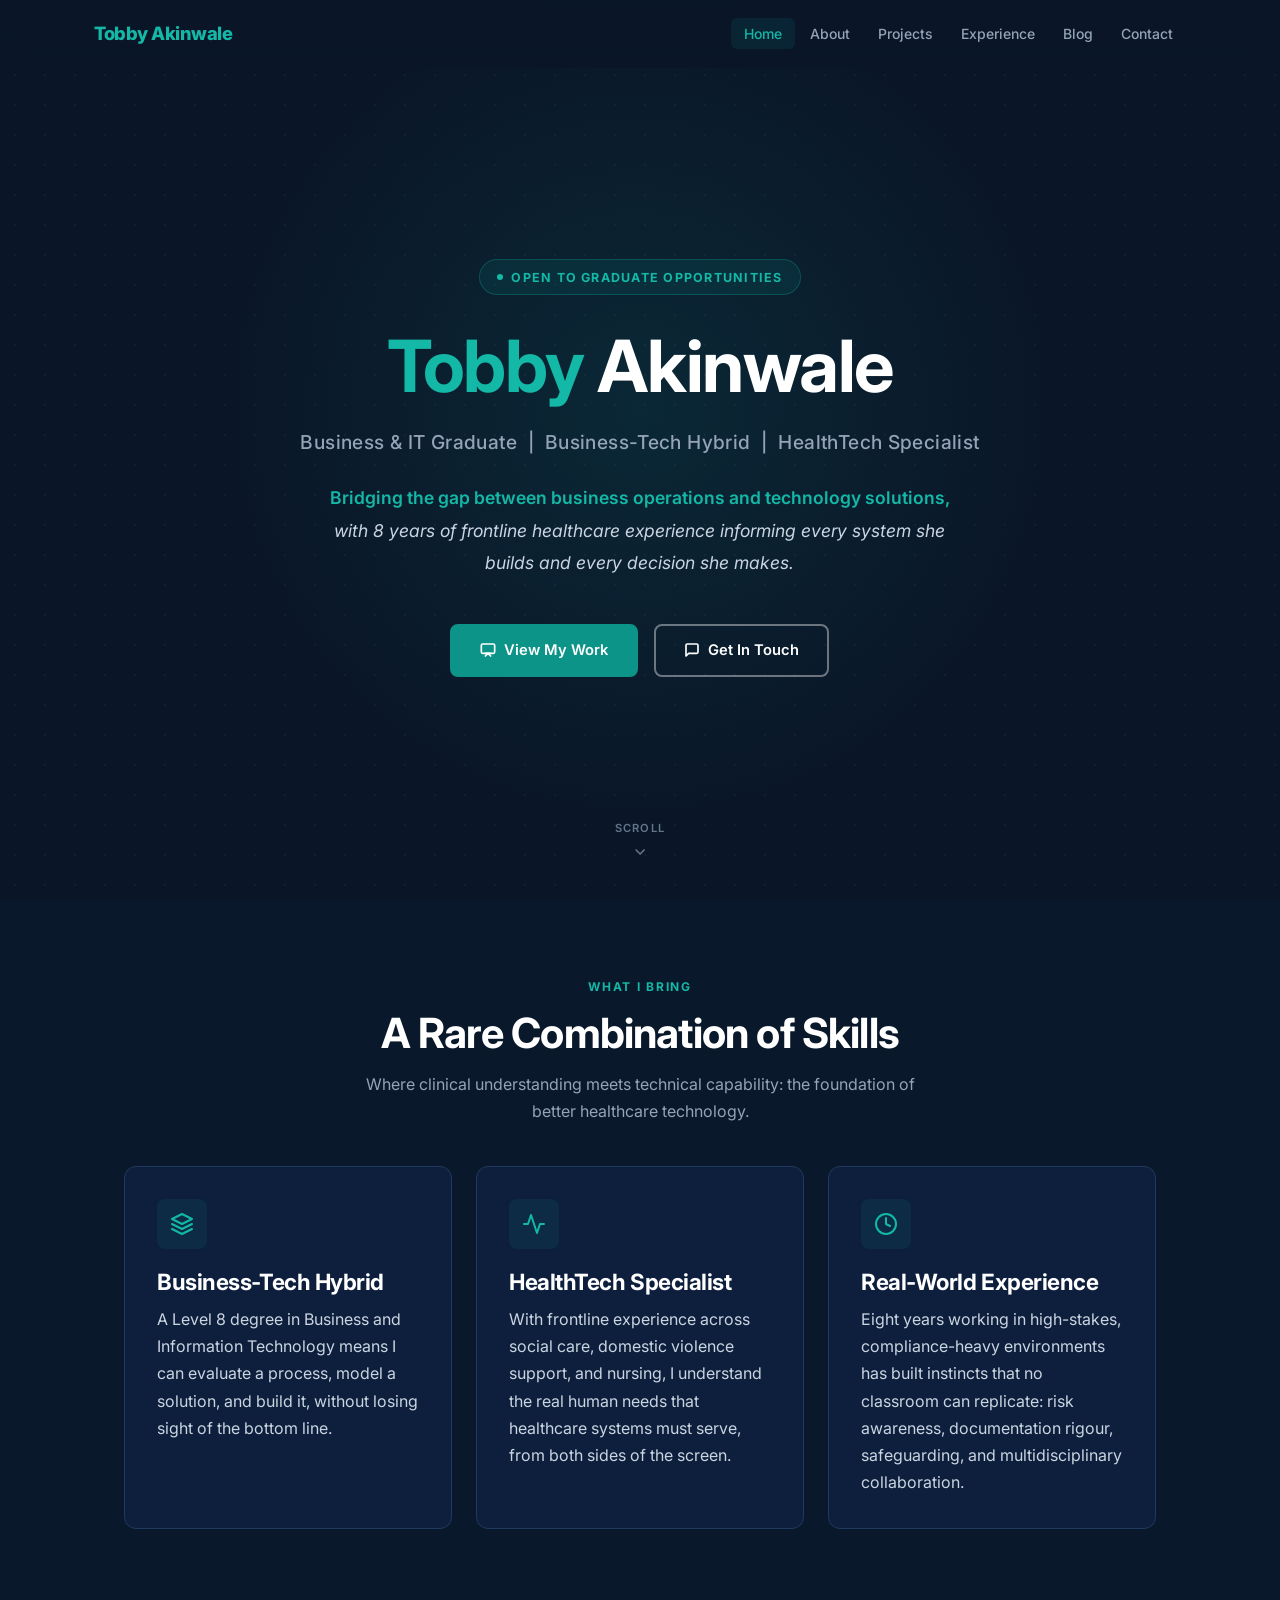
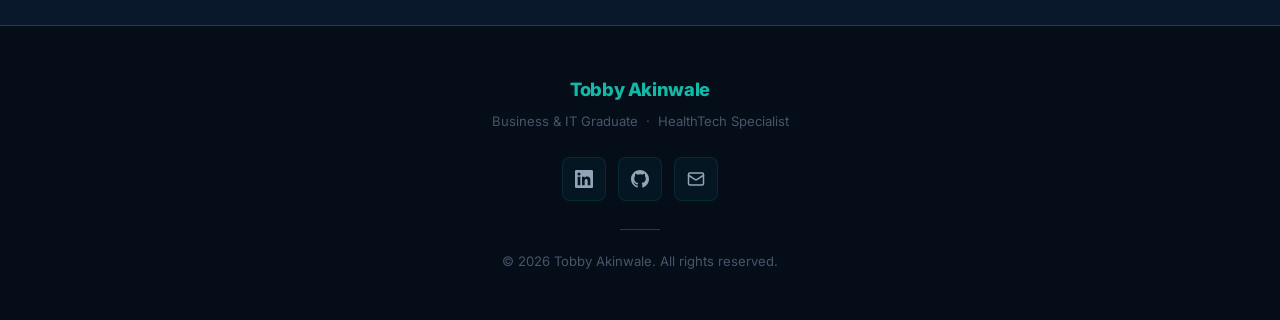
==== commit 9302bdd5: "Modification of the about.html, index.html, and Tobby.png files to enhance the website's content and" ====
--- a/index.html
+++ b/index.html
@@ -51,10 +51,11 @@
         <h1>
           <span class="name-teal">Tobby</span> Akinwale
         </h1>
-        <p class="hero-subtitle">Business &amp; IT Graduate &nbsp;|&nbsp; HealthTech Specialist</p>
+        <p class="hero-subtitle">Business &amp; IT Graduate &nbsp;|&nbsp; Business-Tech Hybrid &nbsp;|&nbsp; HealthTech Specialist</p>
         <p class="hero-tagline">
           <em>Bridging the gap between business operations and technology solutions,</em>
-          with 8 years of healthcare experience behind every decision.
+          with 8 years of frontline healthcare experience informing every system
+          she builds and every decision she makes.
         </p>
         <div class="hero-cta">
           <a href="projects.html" class="btn btn-primary">
